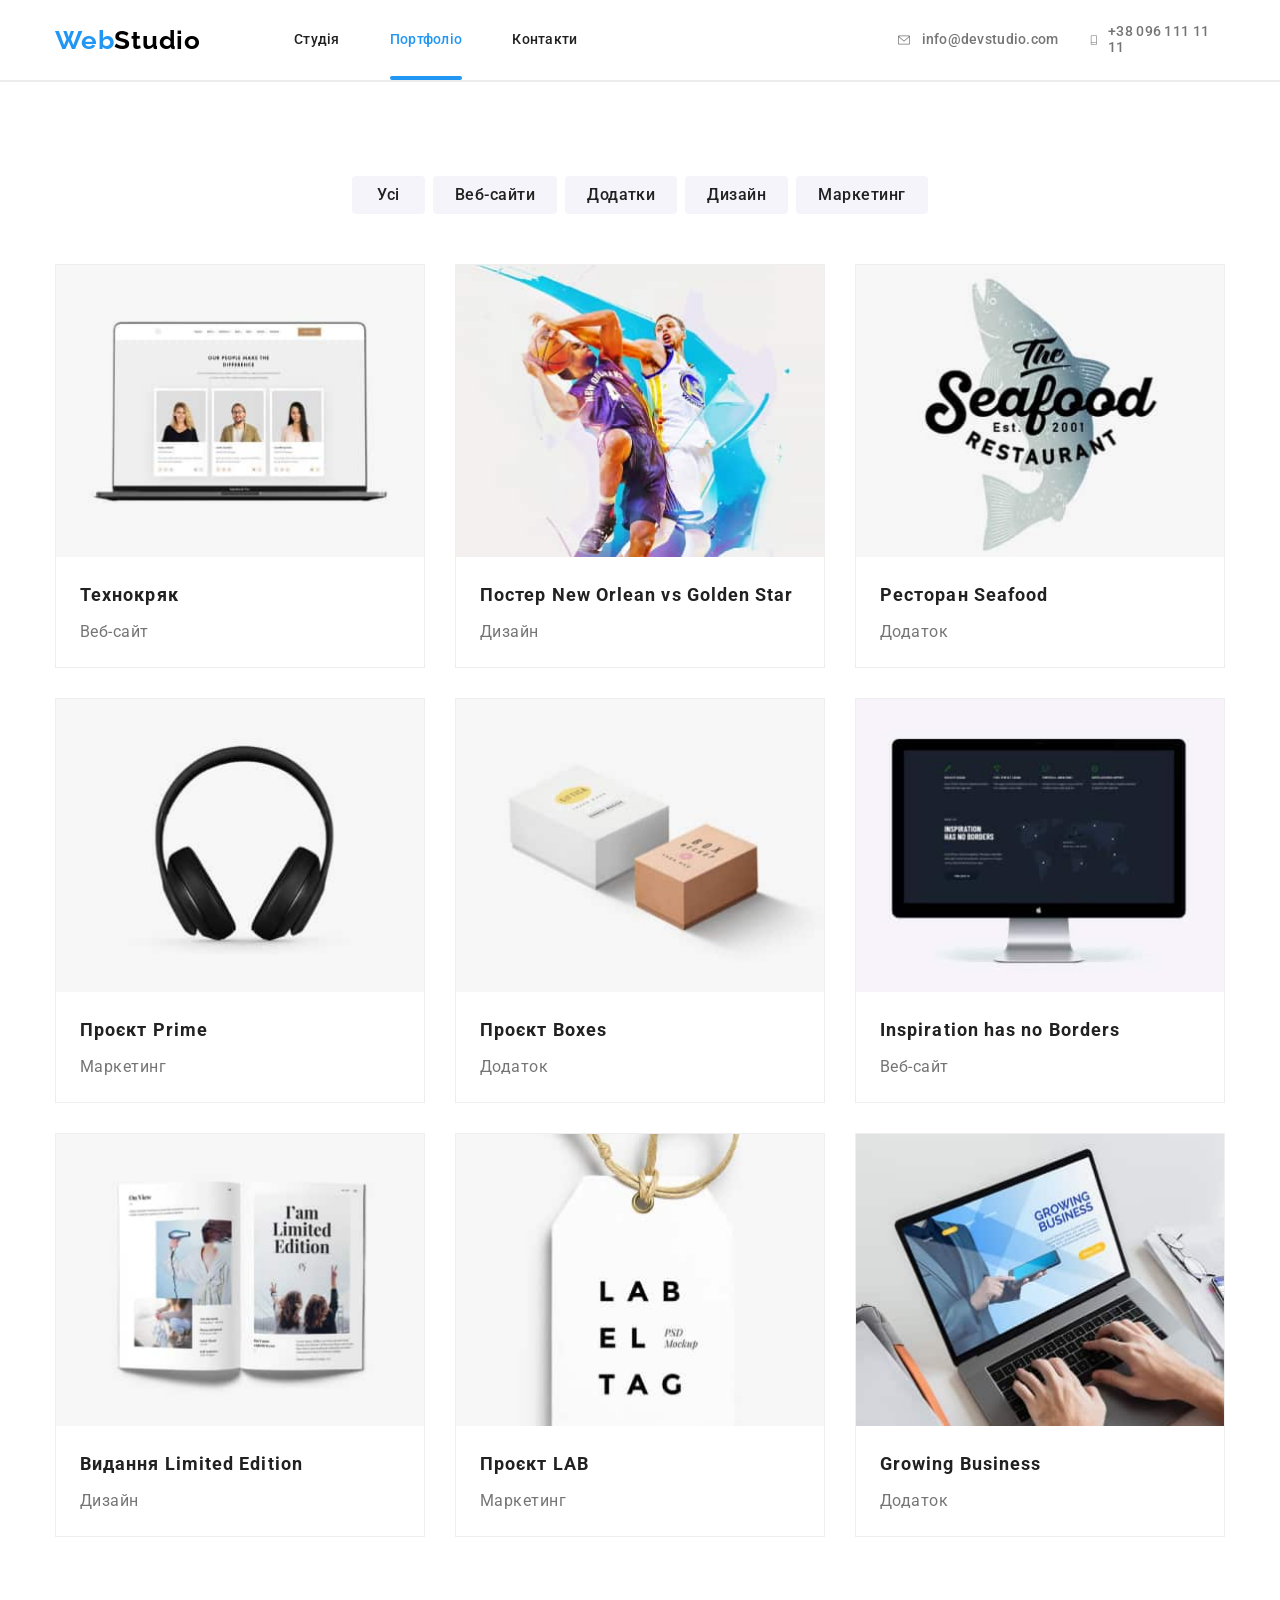
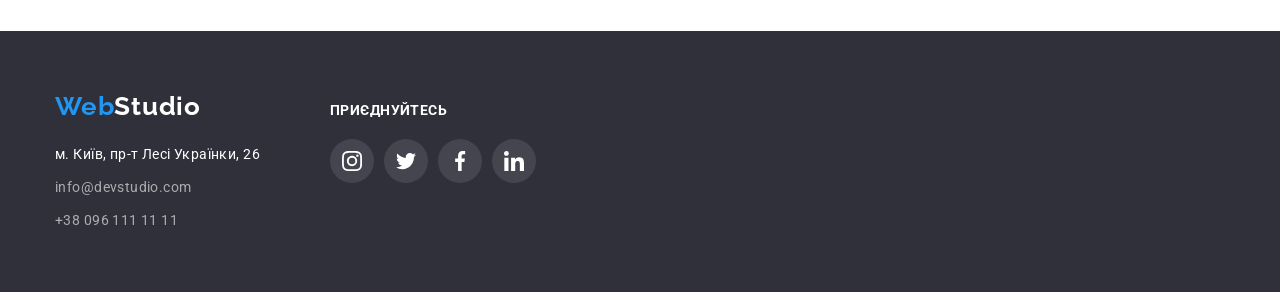
==== portfolio.html @ 21a1889b "Initial commit" ====
<!DOCTYPE html>
<html lang="uk">
<head>
    <meta charset="UTF-8">
    <meta http-equiv="X-UA-Compatible" content="IE=edge">
    <meta name="viewport" content="width=device-width, initial-scale=1.0">
    <title>Портфоліо</title>
    <!-- підключені шрифти -->
    <link rel="preconnect" href="https://fonts.googleapis.com">
    <link rel="preconnect" href="https://fonts.gstatic.com" crossorigin>
    <link href="https://fonts.googleapis.com/css2?family=Raleway:wght@700&family=Roboto:wght@400;500;700;900&display=swap" rel="stylesheet">
    <!--modern-normalize-->
    <link rel="stylesheet" href="https://cdnjs.cloudflare.com/ajax/libs/modern-normalize/1.1.0/modern-normalize.min.css" integrity="sha512-wpPYUAdjBVSE4KJnH1VR1HeZfpl1ub8YT/NKx4PuQ5NmX2tKuGu6U/JRp5y+Y8XG2tV+wKQpNHVUX03MfMFn9Q==" crossorigin="anonymous" referrerpolicy="no-referrer" />
    <!-- підключений css -->
    <link rel="stylesheet" href="./css/styles.css" />
</head>
<body>
<!--Шапка сайту-->    
<header>
    <nav>
    <div class="container header-nav">
    <!-- <nav> -->
        <a href="./index.html" class="logo"><span class="logo-span">Web</span>Studio</a>
        <ul class="sity-nav list">
            <li class="item"><a href="./index.html" class="link">Студія</a></li>
            <li class="item"><a href="./portfolio.html" class="link open">Портфоліо</a></li>
            <li class="item"><a href="" class="link">Контакти</a></li>
        </ul>
    <!-- </nav> -->
        <ul class="adr-nav list">
            <li class="nav-mail">
                    <a href="mailto:info@devstudio.com" class="mail">
                        <svg class= "icon-envelope" Width = 16px Height= 12px >
                            <use href="./images/icons.svg#envelope"></use>
                        </svg>
                        info@devstudio.com
                    </a>
            </li>
            <li class="nav-tel">
                     <a href="tel:+38096111111" class="tel">
                        <svg class="icon-smartphone" Width = 10px Height= 16px >
                            <use href="./images/icons.svg#smartphone"></use>
                        </svg>
                        +38 096 111 11 11
                    </a>
            </li>
        </ul> 
    </div>
    </nav> 
<div class="line"></div>

</header>

<main>
    <!--Портфоліо-->

 <section class="portfolio">
 <div class="container">
    <h1 hidden>Портфоліо</h1>

    <ul class="container-but">
        <li class="item"><button type="button" class="buttons one">Усі</button></li>
        <li class="item"><button type="button" class="buttons two">Веб-сайти</button></li>
        <li class="item"><button type="button" class="buttons three">Додатки</button></li>
        <li class="item"><button type="button" class="buttons four">Дизайн</button></li>
        <li class="item"><button type="button" class="buttons five">Маркетинг</button></li>
    </ul>

    <ul class="flex-container">
        <li class="item">
            
            <a href="" class="link">

                <div class="box">
                    <img src="./images/portfolio1.jpg" alt="portfolio1" width="370" class="tt">
                    <div class="box-overlay" >
                        <p>Ресурс пропонує комплексні пропозиції з різним рівнем функціоналу та сервісів. Все це дозволить відвідувачу отримати вичерпні відомості про компанію чи приватну особу.</p>
                    </div>
                </div>

            <div class="link-text">
                <h2  class="headline">Технокряк</h2>
                <p class="quote">Веб-сайт</p> 
            </div>
            </a>
            
        </li>

        <li class="item">
            
            <a href="" class="link">

                <div class="box">
                    <img src="./images/portfolio2.jpg" alt="portfolio2" width="370">
                    <div class="box-overlay" >
                        <p>Ресурс пропонує комплексні пропозиції з різним рівнем функціоналу та сервісів. Все це дозволить відвідувачу отримати вичерпні відомості про компанію чи приватну особу.</p>
                    </div>
                </div>         

            <div class="link-text">
                <h2 class="headline">Постер New Orlean vs Golden Star</h2>
                <p class="quote">Дизайн</p>
            </div>

            </a>
            
        </li>

        <li class="item">

            <a href="" class="link">

                <div class="box">
                    <img src="./images/portfolio3.jpg" alt="portfolio3" width="370">
                    <div class="box-overlay" >
                        <p>Ресурс пропонує комплексні пропозиції з різним рівнем функціоналу та сервісів. Все це дозволить відвідувачу отримати вичерпні відомості про компанію чи приватну особу.</p>
                    </div>
                </div>  

            <div class="link-text">
                <h2 class="headline">Ресторан Seafood</h2>
                <p class="quote">Додаток</p>
            </div>
            </a>


        </li>

        <li class="item">

            <a href="" class="link">

                <div class="box">
                    <img src="./images/portfolio4.jpg" alt="portfolio4" width="370">
                    <div class="box-overlay" >
                        <p>Ресурс пропонує комплексні пропозиції з різним рівнем функціоналу та сервісів. Все це дозволить відвідувачу отримати вичерпні відомості про компанію чи приватну особу.</p>
                    </div>
                </div>  
            

            <div class="link-text">
                <h2 class="headline">Проєкт Prime</h2>
                <p class="quote">Маркетинг</p>
            </div>

            </a>
            
        </li>

        <li class="item">
            
            <a href="" class="link">
                <div class="box">
                    <img src="./images/portfolio5.jpg" alt="portfolio5" width="370">
                    <div class="box-overlay" >
                        <p>Ресурс пропонує комплексні пропозиції з різним рівнем функціоналу та сервісів. Все це дозволить відвідувачу отримати вичерпні відомості про компанію чи приватну особу.</p>
                    </div>
                </div> 
            

            <div class="link-text">
                <h2 class="headline">Проєкт Boxes</h2>
                <p class="quote">Додаток</p>
            </div>

            </a>
            
        </li>

        <li class="item">
            
            <a href="" class="link">
                <div class="box">
                    <img src="./images/portfolio6.jpg" alt="portfolio6" width="370">
                    <div class="box-overlay" >
                        <p>Ресурс пропонує комплексні пропозиції з різним рівнем функціоналу та сервісів. Все це дозволить відвідувачу отримати вичерпні відомості про компанію чи приватну особу.</p>
                    </div>
                </div>           

            <div class="link-text">
                <h2 class="headline">Inspiration has no Borders</h2>
                <p class="quote">Веб-сайт</p>
            </div>

            </a>
            
        </li>

        <li class="item">
        
            <a href="" class="link">
                <div class="box">
                    <img src="./images/portfolio7.jpg" alt="portfolio7" width="370">
                    <div class="box-overlay" >
                        <p>Ресурс пропонує комплексні пропозиції з різним рівнем функціоналу та сервісів. Все це дозволить відвідувачу отримати вичерпні відомості про компанію чи приватну особу.</p>
                    </div>
                </div> 

            <div class="link-text">
                <h2 class="headline">Видання Limited Edition</h2>
                <p class="quote">Дизайн</p>
            </div>

            </a>
            
        </li>

        <li class="item">

            <a href="" class="link">
                <div class="box">
                    <img src="./images/portfolio8.jpg" alt="portfolio8" width="370">
                    <div class="box-overlay" >
                        <p>Ресурс пропонує комплексні пропозиції з різним рівнем функціоналу та сервісів. Все це дозволить відвідувачу отримати вичерпні відомості про компанію чи приватну особу.</p>
                    </div>
                </div>
            

            <div class="link-text">
                <h2 class="headline">Проєкт LAB</h2>
                <p class="quote">Маркетинг</p>
            </div>

            </a>
            
        </li>

        <li class="item">

            <a href="" class="link">
                <div class="box">
                    <img src="./images/portfolio9.jpg" alt="portfolio9" width="370">
                    <div class="box-overlay" >
                        <p>Ресурс пропонує комплексні пропозиції з різним рівнем функціоналу та сервісів. Все це дозволить відвідувачу отримати вичерпні відомості про компанію чи приватну особу.</p>
                    </div>
                </div>
            

            <div class="link-text">
                <h2 class="headline">Growing Business</h2>
                <p class="quote">Додаток</p>
            </div>
            
            </a>

        </li>

    </ul>
 </section>
</div>
</main>
    <!-- Футер -->
    <footer class="footer">
        <div class="container">
            <div>
            <a href="./index.html" class="logo foot-web"><span class="logo-span">Web</span>Studio</a>
            <address>
                <ul class="footer-adr">
                    <li><a href="https://goo.gl/maps/CPtrU1FHBa2aNyZL9" target="_blank" rel="noopener noreferrer nofollow" class="footer-adr">м. Київ, пр-т Лесі Українки, 26</a></li>
                    <li ><a href="mailto:info@devstudio.com" class="footer-nav-mail">info@devstudio.com</a></li>
                    <li ><a href="tel:+38096111111" class="footer-nav-tel">+38 096 111 11 11</a></li>
                </ul>                                  
            </address>
            </div>
            <div class="footer-link">
                <p>приєднуйтесь</p>
                <div class="block-icon">
                    <a href="" class="icon">
                        <svg width = 20px heigh = 20px class="ic" >
                            <use href="./images/icons.svg#instagram"></use>
                        </svg>
                    </a>
                    <a href="" class="icon">
                        <svg width = 20px heigh = 20px >
                            <use href="./images/icons.svg#twitter"></use>
                        </svg>
                    </a>
                    <a href="" class="icon">
                        <svg width = 20px heigh = 20px >
                            <use href="./images/icons.svg#facebook"></use>
                        </svg>
                    </a>
                    <a href="" class="icon">
                        <svg width = 20px heigh = 20px >
                            <use href="./images/icons.svg#linkedin"></use>
                        </svg>
                    </a>
                </div>
            </div>
        </div>
    </footer>
</body>
</html>
---- css/styles.css ----
:root {
  --logo-text-black: #000000;
  --primary-text-color: #212121;
  --title-text-color: #757575;
  --accent-color: #2196F3;
  --primary-background: #F5F5F5;
  --second-background: #2F303A;
  --third-background:#F5F4FA;
  --second-text-color: #FFFFFF;
  --button-background: #188CE8;
  --footer-text-color: rgba(255, 255, 255, 0.6);
  --footer-background: rgba(47, 48, 58, 1);
  --hero-background: rgba(47, 48, 58, 0.4);
  --icon-background-1: #AFB1B8;
  --icon-bacckground-2: rgba(255, 255, 255, 0.1);
  --border: #ECECEC;
  --border-portfolio: #EEEEEE;
  --backdrop-background: rgba(0, 0, 0, 0.2);
  --cap-box-before: rgba(47, 48, 58, 0.8);
}

body {
    color: var(--primary-text-color);
    font-family: "Roboto", sans-serif;

}

h1,
h2,
h3,
h4,
h5,
h6,
p {
  margin: 0;
}

ul, ol{
  margin: 0;
  padding-left: 0;
}

img {
  display: block;
  max-width: 100%;
  height: auto;
}

li {
  list-style: none;
}


.container{
  width: 1200px;
  padding-left: 15px;
  padding-right: 15px;

  margin-left: auto;
  margin-right: auto;

  /* outline: 2px solid tomato; */
}
  /* --------Header-------- */

  /* Logo */
  .logo {
    font-family: Raleway;
    font-weight: 700;
    font-size: 26px;
    letter-spacing: 0.03em;
    line-height: 1.19;
    color: var(--logo-text-black);
    text-decoration: none;
  }

  .logo-span {
    color: var(--accent-color);
  }

/* Site nav */

  header {
    background-color: var(--second-text-color);
  }

  .header-nav{
    display: flex;
    align-items: center;  
  }

  .sity-nav{
      display: flex;
      margin-left: 93px;
      margin-right: 318px;
  }

  .sity-nav .item + .item {
      margin-left: 50px;
  }


  .sity-nav .link {
      display: block;
      padding-top: 32px;
      padding-bottom: 32px;

      color: var(--primary-text-color);

      text-decoration: none;  
      font-weight: 500;
      font-size: 14px;
      line-height: 1.14; 
      letter-spacing: 0.02em;  

      transition: color 250ms cubic-bezier(0.4, 0, 0.2, 1);
  }

  .link:hover, .link:focus{
      color: var(--accent-color);
  }

  .sity-nav .open {
      color: var(--accent-color);

  }

  .link{
    position: relative;
  }
  .open::after{
    content: "";
    position: absolute;
    width: 100%;
    height: 4px;
    bottom:0;
    right: 0;

    background: #2196F3;
    border-radius: 2px;
  }

/* Контакти */

.adr-nav{
  display: inline-flex;
  align-items: center;
  justify-content: center;
}

  .adr-nav li + li {
    margin-left: 30px;

  }

  .nav-mail, .nav-tel {
    display: inline-flex;
    align-items: center;
    justify-content: center;
  }

      .mail, .tel {
      display: inline-flex;    
      color: var(--title-text-color); 
      fill: var(--title-text-color); 

      text-decoration: none;   
      font-style: normal;
      align-items: center;
      font-weight: 500; 
      font-size: 14px;
      line-height: 1.14;  
      letter-spacing: 0.02em;

      transition: color 250ms cubic-bezier(0.4, 0, 0.2, 1),
      fill 250ms cubic-bezier(0.4, 0, 0.2, 1);;
  }


  .icon-envelope, .icon-smartphone{
    margin-right: 10px;
  }

  .mail:hover, .tel:hover, .adr:hover,
  .mail:focus, .tel:focus, .adr:focus {
    color: var(--accent-color);
    fill: var(--accent-color);
  }

  .line{
    border: 1px solid var(--border);
  }
/* --------main index-------- */

/* Головний банер */

  .hero{
    max-width: 1600px;
    height: 600px;
    margin-left: auto;
    margin-right: auto;
    background-image: linear-gradient(
      to right,
      var(--hero-background) , 
      var(--hero-background)), 
      url("../images/img-hero.jpg");

    background-color: var(--second-background);
  }

  .hero-center{
    padding-top: 200px;
    padding-bottom: 200px;
    text-align: center;
  }

  .hero-center > h1 {
    font-weight: 900;
    font-size: 44px;
    line-height: 1.36;
    letter-spacing: 0.06em;
    text-transform: uppercase;
    color: var(--second-text-color);
  }

  .hero-title{
    margin-bottom: 30px;
  }



/* Кнопка на сторінці Студія */

  .button {

  cursor: pointer;
  min-width: 216px;
  height: 50px; 
  background: var(--accent-color);
  border:none;
  border-radius: 4px;
  font-style: normal;
  font-family: inherit;
  letter-spacing: 0.06em;
  font-weight: 700;
  font-size: 16px;
  line-height: 1.88;
  text-align: center;
  color: var(--second-text-color);
  box-shadow: none;

  transition: box-shadow 250ms cubic-bezier(0.4, 0, 0.2, 1),
  background 250ms cubic-bezier(0.4, 0, 0.2, 1);

  }


  .button:hover, .button:focus{
    background: var(--button-background);
    box-shadow: 0px 3px 1px rgba(0, 0, 0, 0.1), 0px 1px 2px rgba(0, 0, 0, 0.08), 0px 2px 2px rgba(0, 0, 0, 0.12);
  }


/* Секція - Головні переваги */
  .benef{
    padding-top: 94px;
    padding-bottom: 94px;
    
  }
  .benefits{
    display: flex;

  }

  .benefits > .item{
    width: 270px;
  }

  .benefits .item +.item{
    margin-left: 30px;
  }

  .benefits-img{
    display: flex;
    justify-content: center;
    align-items: center;
    
    width: 270px;
    height: 120px;   
    background-color: var(--third-background);
    border-radius: 4px;
    margin-bottom: 30px;

  }

  .title{
    margin-top: 0;
    margin-bottom: 10px;
    font-weight: 700;
    font-size: 14px;
    line-height: 1.14;
    letter-spacing: 0.03em;
    text-transform: uppercase;
  }

  .text {
    margin: 0;
    color: var(--title-text-color);
    font-size: 14px;
    line-height: 1.72;
    letter-spacing: 0.03em;
  }
  
/* Секція - Чим ми займаємося */

  .caption {
    margin-bottom: 50px;

    text-align: center;
    font-size: 36px;
    line-height: 1.17;
    font-weight: 700;
    letter-spacing: 0.03em;
  }

  .caption-section{
    padding-bottom: 94px;
  }


  .caption-img{
    display: flex;

  }

  .caption-img .item + .item{
    margin-left: 30px;
  }

.cap-box{
  position: relative;
}

.cap-overlay{
  position: absolute;
  left: 50%;
  bottom: 27px;
  transform: translate(-50%) ;

  font-weight: 700;
  font-size: 14px;
  line-height: 1.14;
  letter-spacing: 0.03em;
  text-transform: uppercase;
  color: var(--second-text-color);
  /* opacity: 0; */
}

.cap-box::before {
  position: absolute;
  width: 100%;
  height: 70px;
  content: "";
  bottom: 0;
 
  background: var(--cap-box-before);

  /* opacity: 0; */
}

/* .item:hover .cap-box::before, .cap-box:focus .cap-box::before, 
.cap-box:hover .cap-overlay, .cap-box:focus .cap-overlay {
  opacity: 1;
} */

/* Секція - Наша команда */

  .our-teem {
    background: var(--third-background);
    padding-top: 94px;
    padding-bottom: 94px;
  }

  .card-set{
    display: flex;
    gap: 30px;
    margin-bottom: 0;
    margin-left: 0;
  
  
  }
  .card-set .item {
   background-color: var(--second-text-color); 
   box-shadow: 0px 1px 3px rgba(0, 0, 0, 0.12), 0px 1px 1px rgba(0, 0, 0, 0.14), 0px 2px 1px rgba(0, 0, 0, 0.2);
   border-radius: 0px 0px 4px 4px;
  }

  .paragraf{
    margin-bottom: 30px;
    margin-top: 30px;
  }

  .lead {


    font-size: 16px;
    line-height: 1.19;
    text-align: center;
    font-weight: 500;
    letter-spacing: 0.03em;
  }

  .post {
    margin-top: 10px;
    margin-bottom: 16px;
    font-size: 16px;
    line-height: 1.19;
    text-align: center;
    letter-spacing: 0.03em;
    color: var(--title-text-color);
    
  }

  /* БЛОК соц. мереж*/

  .block-icon{
    display: inline-flex;
    margin-left: 32px;
  }

  .icon{
    display: flex;
    height: 44px;
    width: 44px;
    border-radius:22px;
    justify-content: center;
    background-color: var(--second-text-color);
    fill: var(--icon-background-1);

    transition: fill 250ms cubic-bezier(0.4, 0, 0.2, 1),
    background-color 250ms cubic-bezier(0.4, 0, 0.2, 1);
  }

  .block-icon .icon+.icon{
    margin-left: 10px
  }

  .icon:hover, .icon:focus{
    background-color: var(--accent-color);
    fill: var(--second-text-color);
  }

/* Постійні клієнти */

.client > .container {
  display: block;
  justify-content: center;
  /* background-color: var(--primary-background); */
}

.client {
  padding-bottom: 94px;
  padding-top: 94px;
}


.client-logo{
  display: inline-flex;
}

.client-logo li + li{
 margin-left: 30px ;
}

.logo-icon{
  display: flex;
  width: 170px;
  height: 92px;
  border: 1px solid var(--icon-background-1);
  border-radius: 4px;
  justify-content: center;
  fill: var(--icon-background-1);

  transition: fill 250ms cubic-bezier(0.4, 0, 0.2, 1),
  border 250ms cubic-bezier(0.4, 0, 0.2, 1);
}

.logo-icon:hover, .logo-icon:focus{
  fill: var(--accent-color);
  border: 1px solid var(--accent-color);
}


/* --------footer-------- */

  .footer {

    background-color: var(--footer-background); 
    padding-top: 60px;
    padding-bottom: 60px;
    display: flex;
  }

  .footer-nav-mail, .footer-nav-tel, .footer-adr  {
    color: var(--footer-text-color); 
    text-decoration: none;  
    font-style: normal;
    font-weight: 400;
    font-size: 14px;
    line-height: 1.72;
    letter-spacing: 0.03em;

    transition: color 250ms cubic-bezier(0.4, 0, 0.2, 1);
  }

  .footer-adr {
    margin: 0;
    padding: 0;
    margin-top: 20px;

    color: var(--second-text-color);

    transition: color 250ms cubic-bezier(0.4, 0, 0.2, 1);
  }

  .footer-adr li + li{ 
    margin-top: 9px;
  }

  .footer-nav-mail:hover, .footer-nav-tel:hover, .footer-adr:hover,
  .footer-nav-mail:focus, .footer-nav-tel:focus, .footer-adr:focus {
    color: var(--accent-color);
  }

  .foot-web{
    color: var(--second-text-color);
  }

  .footer > .container{
    display: flex;
  }

  .footer-link{
    margin-left: 70px;
    margin-top: 12px;
  }

  .footer-link > p {
    margin-bottom: 20px;

    font-weight: 700;
    text-transform: uppercase;
    font-size: 14px;
    letter-spacing: 0.03em;
    line-height: 1.14;
    color: var(--second-text-color);
  }

  .footer-link > .block-icon{
    margin-left: 0;
  }

  .footer-link > .block-icon > .icon {
    background-color: var(--icon-bacckground-2);
    fill: var(--second-text-color);

    transition: fill 250ms cubic-bezier(0.4, 0, 0.2, 1),
    background-color 250ms cubic-bezier(0.4, 0, 0.2, 1);
  }

  .footer-link > .block-icon > .icon:hover,
  .footer-link > .block-icon > .icon:focus{
    background-color: var(--accent-color);
    fill: var(--second-text-color);
  }


  /* --------main portfolio-------- */

  .container-but{
    display: flex;
    justify-content: center;

    margin-bottom: 50px;
  }

  .container-but .item +.item{
    margin-left: 8px;
  }

  .flex-container{
    display: flex;
    flex-wrap: wrap;
  }

  .flex-container  .item{
    width: 370px;
    margin-right: 30px;
    margin-bottom: 30px;
    background: var(--second-text-color);
    border: 1px solid var(--border-portfolio);
  }


  .flex-container .item:nth-child(3n) {
    margin-right: 0;
  } 

  .flex-container .item:nth-last-child(-n + 3) {
    margin-bottom: 0;
  } 

  .portfolio{
    padding-top: 94px;
    padding-bottom: 94px;

    background-color: var(--second-text-color);
  }


  .headline {
    font-weight: 700;
    font-size: 18px;
    line-height: 2;
    letter-spacing: 0.06em;
    color: var(--primary-text-color);
  
  }

  .flex-container > li > .item:hover
  .flex-container > li > .item:focus{
    cursor: pointer;
    
  }


  a  {
    text-decoration: none;
  }

  .quote{
    padding-top: 4px;

    font-size: 16px;
    line-height: 1.88;
    letter-spacing: 0.03em;
    font-weight: 400;
    color: var(--title-text-color);
  }

  .flex-container  .item:hover, .flex-container  .item:focus {
    box-shadow: 0px 1px 1px rgba(0, 0, 0, 0.12), 0px 4px 4px rgba(0, 0, 0, 0.06), 1px 4px 6px rgba(0, 0, 0, 0.16);
  }


  .link-text {
    padding-top: 20px;
    padding-bottom: 20px;
    padding-left: 24px;
  }

  /* Позиційні елементи */

  .box{
    position: relative;
    overflow: hidden;


  }


  .box-overlay > p{
    width: 322px;
    height: 160px;

    position: absolute;
    top: 50%;
    left: 50%;
    transform: translate(-50%, -50%);

    font-size: 18px;
    line-height: 1.56;   
    letter-spacing: 0.03em;
    
    color: var(--second-text-color);
  }

  .box-overlay{
    position: absolute;
    top: 0;
    left: 0;
    width: 100%;
    height: 100%;

    background: rgba(33, 150, 243, 0.9);

    transform: translateY(101%);
    transition: transform 250ms cubic-bezier(0.4, 0, 0.2, 1);

  }

  .item:hover .box-overlay, .item:focus .box-overlay,
  .item:hover .box::before, .item:focus .box::before {
    transform: translateY(0);
  }


    /* Кнопки на сторінці Портфоліо */

    .buttons {
      cursor: pointer;
      background: var(--third-background);
      border-radius: 4px;
      font-weight: 500;
      font-size: 16px;
      line-height: 1.62;
      font-family: inherit;
      text-align: center;
      border:none;
      letter-spacing: 0.03em;
      color: var(--primary-text-color);
      box-shadow: none;

      transition: color 250ms cubic-bezier(0.4, 0, 0.2, 1),
      box-shadow 250ms cubic-bezier(0.4, 0, 0.2, 1),
      background 250ms cubic-bezier(0.4, 0, 0.2, 1);
    }
  
    .buttons:hover, .buttons:focus{
      background: var(--accent-color);
      color: var(--second-text-color);
      box-shadow: 0px 3px 1px rgba(0, 0, 0, 0.1), 0px 1px 2px rgba(0, 0, 0, 0.08), 0px 2px 2px rgba(0, 0, 0, 0.12);
    }

    /* .button:active{
      
      data-modal-open
    } */
  
    .one {
      padding: 6px 25px;
    }
  
    .two {
      padding: 6px 22px;
    }
  
    .three {
      padding: 6px 22px;
    }
  
    .four {
      padding: 6px 22px;
    }
  
    .five {
      padding: 6px 22px;
    }

/* Модальне вікно */


.backdrop{
  position: fixed;
  top: 0;
  left: 0;
  width: 100%;
  height: 100%;
  background: var(--backdrop-background);
  visibility: visible;

  opacity: 1;
  transition: opacity 250ms cubic-bezier(0.4, 0, 0.2, 1), visibility 250ms cubic-bezier(0.4, 0, 0.2, 1);
}

.backdrop.is-hidden{
  visibility: hidden;
  opacity: 0;
  pointer-events: none;

  /* transition: transform 500ms cubic-bezier(0.4, 0, 0.2, 1); */
}

.backdrop.is-hidden .modal{
  transform: translate(-50%, -50%) scale(2);
}

.modal{
  position: absolute;
  top: 50%;
  left: 50%;

  min-width: 528px;
  min-height: 581px;

  background: var(--second-text-color);
  box-shadow: 0px 1px 3px rgba(0, 0, 0, 0.12), 0px 1px 1px rgba(0, 0, 0, 0.14), 0px 2px 1px rgba(0, 0, 0, 0.2);
  border-radius: 4px;

  transform: translate(-50%, -50%) scale(1);

  transition: transform 250ms cubic-bezier(0.4, 0, 0.2, 1);

}

/* кнопка у модальному вікні */

.modal-but{
  cursor: pointer;
  width: 30px;
  height: 30px;
  display: flex;
  align-items: center;
  justify-content: center;
  fill: var(--logo-text-black);


  position: absolute;
  top: 8px;
  right: 8px;

  background: var(--second-text-color);
  border: 1px solid rgba(0, 0, 0, 0.1);
  border-radius: 50%;

}
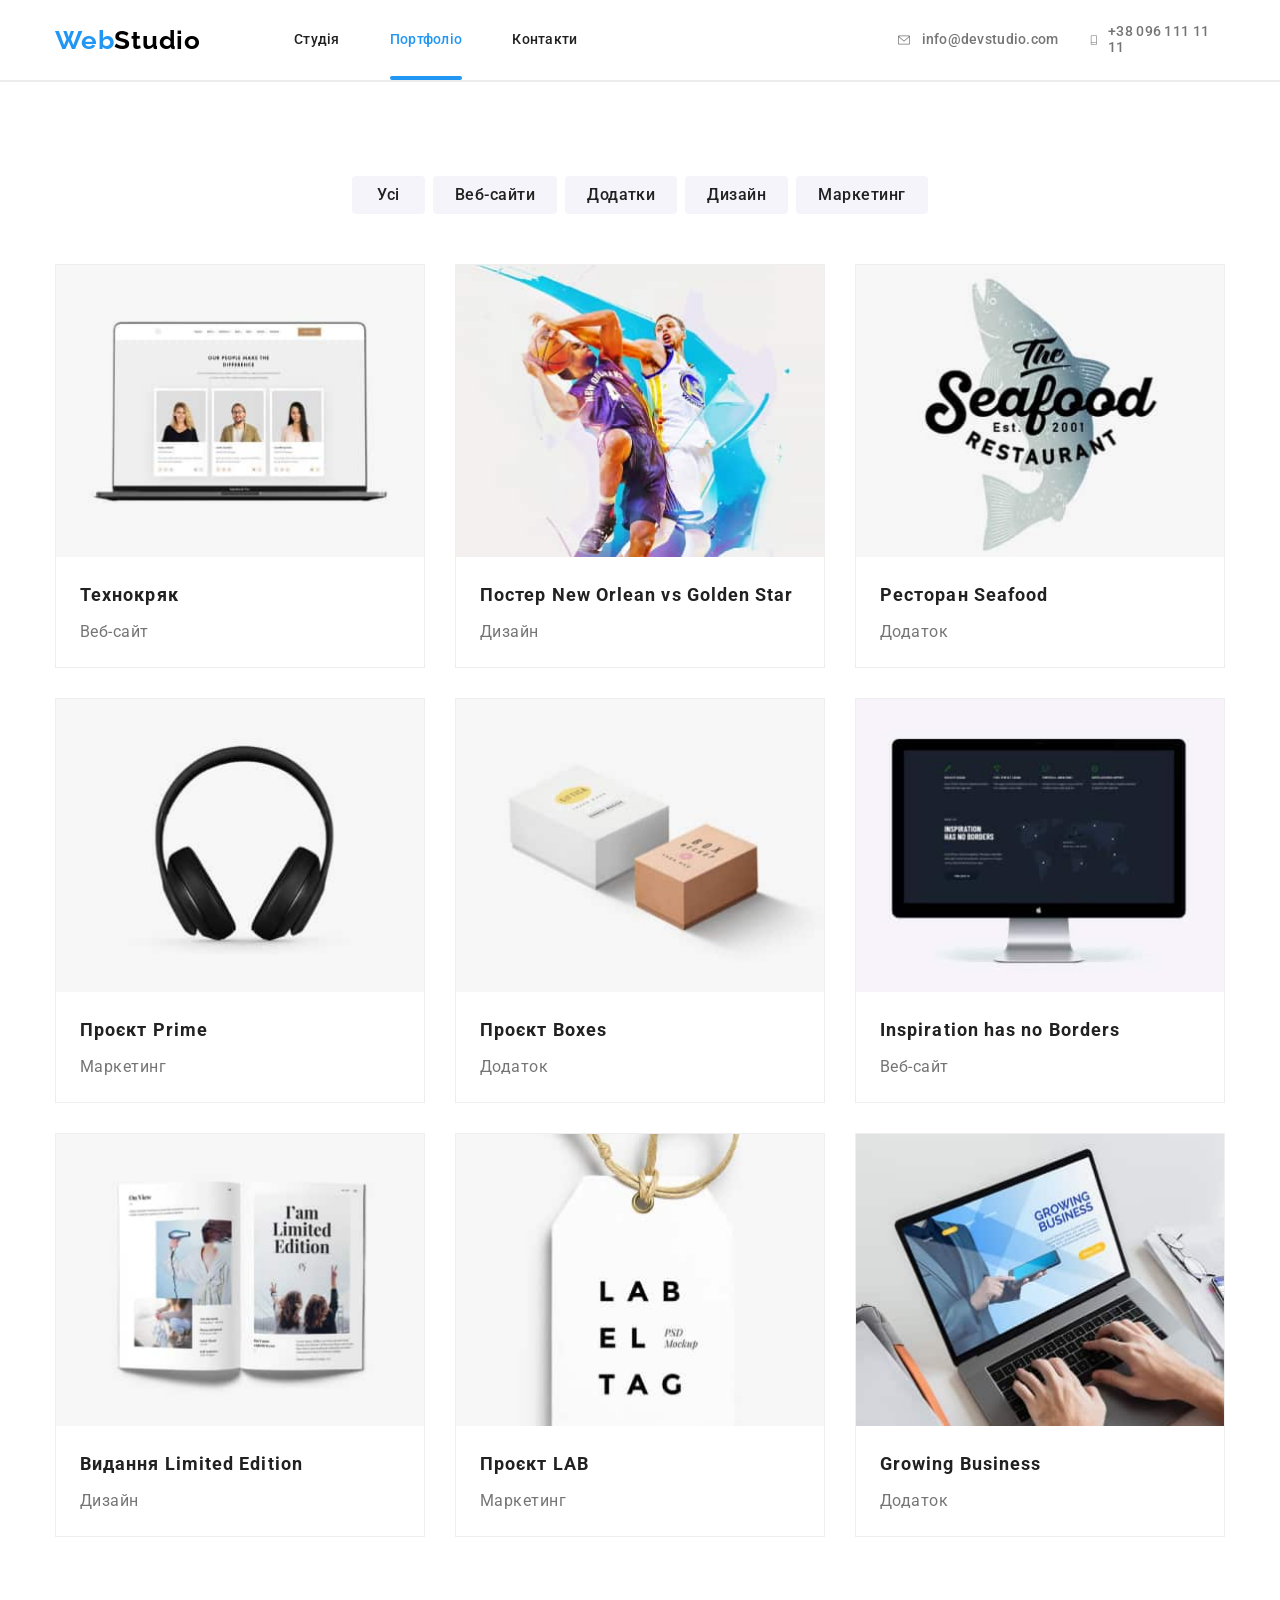
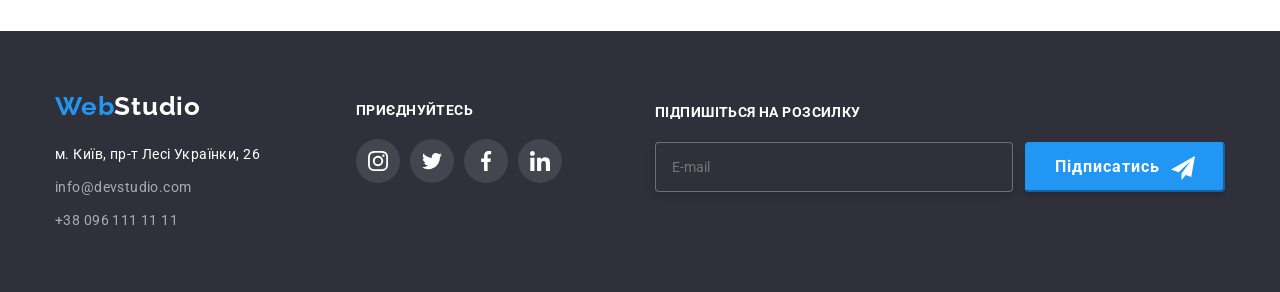
==== commit 648290ad: "HW 6.1" ====
--- a/portfolio.html
+++ b/portfolio.html
@@ -249,10 +249,10 @@
  </section>
 </div>
 </main>
-    <!-- Футер -->
-    <footer class="footer">
-        <div class="container">
-            <div>
+<!-- Футер -->
+<footer class="footer">
+    <div class="container">
+        <div>
             <a href="./index.html" class="logo foot-web"><span class="logo-span">Web</span>Studio</a>
             <address>
                 <ul class="footer-adr">
@@ -261,33 +261,47 @@
                     <li ><a href="tel:+38096111111" class="footer-nav-tel">+38 096 111 11 11</a></li>
                 </ul>                                  
             </address>
-            </div>
-            <div class="footer-link">
-                <p>приєднуйтесь</p>
-                <div class="block-icon">
-                    <a href="" class="icon">
-                        <svg width = 20px heigh = 20px class="ic" >
-                            <use href="./images/icons.svg#instagram"></use>
-                        </svg>
-                    </a>
-                    <a href="" class="icon">
-                        <svg width = 20px heigh = 20px >
-                            <use href="./images/icons.svg#twitter"></use>
-                        </svg>
-                    </a>
-                    <a href="" class="icon">
-                        <svg width = 20px heigh = 20px >
-                            <use href="./images/icons.svg#facebook"></use>
-                        </svg>
-                    </a>
-                    <a href="" class="icon">
-                        <svg width = 20px heigh = 20px >
-                            <use href="./images/icons.svg#linkedin"></use>
-                        </svg>
-                    </a>
-                </div>
-            </div>
         </div>
-    </footer>
+        <div class="footer-link">
+            <p>приєднуйтесь</p>
+            <div class="block-icon">
+                <a href="" class="icon">
+                    <svg width = 20px heigh = 20px >
+                        <use href="./images/icons.svg#instagram"></use>
+                    </svg>
+                </a>
+                <a href="" class="icon">
+                    <svg width = 20px heigh = 20px >
+                        <use href="./images/icons.svg#twitter"></use>
+                    </svg>
+                </a>
+                <a href="" class="icon">
+                    <svg width = 20px heigh = 20px >
+                        <use href="./images/icons.svg#facebook"></use>
+                    </svg>
+                </a>
+                <a href="" class="icon">
+                    <svg width = 20px heigh = 20px >
+                        <use href="./images/icons.svg#linkedin"></use>
+                    </svg>
+                </a>
+            </div>
+        </div>
+        <form class="subscription">
+            <label for="form-subscription">Підпишіться на розсилку</p>
+
+            <div class="subscription-icon">
+            <input class="form-subscription" type="email" name="email" id="form-subscription" placeholder="E-mail"/>
+            <button type="submit" class="subscription-button">
+                Підписатись
+                <svg class= "footer-send" width = 24px heigh = 24px >
+                    <use href="./images/icons.svg#footer-send"></use>
+                </svg>
+            </button>
+            </div>
+
+        </form>
+    </div>
+</footer>
 </body>
 </html>
--- a/css/styles.css
+++ b/css/styles.css
@@ -19,6 +19,9 @@
   --border-portfolio: #EEEEEE;
   --backdrop-background: rgba(0, 0, 0, 0.2);
   --cap-box-before: rgba(47, 48, 58, 0.8);
+  --text-form-placeholder: rgba(117, 117, 117, 0.5);
+  --form-second-color: rgba(33, 150, 243, 1);
+  
 }
 
 body {
@@ -138,7 +141,7 @@
     bottom:0;
     right: 0;
 
-    background: #2196F3;
+    background: var(--accent-color);
     border-radius: 2px;
   }
 
@@ -355,7 +358,7 @@
   letter-spacing: 0.03em;
   text-transform: uppercase;
   color: var(--second-text-color);
-  /* opacity: 0; */
+
 }
 
 .cap-box::before {
@@ -367,13 +370,10 @@
  
   background: var(--cap-box-before);
 
-  /* opacity: 0; */
-}
-
-/* .item:hover .cap-box::before, .cap-box:focus .cap-box::before, 
-.cap-box:hover .cap-overlay, .cap-box:focus .cap-overlay {
-  opacity: 1;
-} */
+
+}
+
+
 
 /* Секція - Наша команда */
 
@@ -519,6 +519,7 @@
     margin: 0;
     padding: 0;
     margin-top: 20px;
+    width: 231px;
 
     color: var(--second-text-color);
 
@@ -547,7 +548,7 @@
     margin-top: 12px;
   }
 
-  .footer-link > p {
+  .footer-link > p, .subscription > label {
     margin-bottom: 20px;
 
     font-weight: 700;
@@ -576,6 +577,72 @@
     fill: var(--second-text-color);
   }
 
+  /* підпишись на розсилку */
+.subscription{
+  display: block ;
+  margin-left: 93px;
+  margin-top: 12px;
+  
+}
+
+.subscription-icon{
+  display: flex;
+
+}
+
+.form-subscription{
+  padding-left: 16px;
+  padding-top: 15px;
+  padding-bottom: 15px;
+  width: 358px;
+  margin-top: 20px;
+
+  background-color: #2F303A;
+  border: 1px solid rgba(255, 255, 255, 0.3);
+  filter: drop-shadow(0px 4px 4px rgba(0, 0, 0, 0.15));
+  border-radius: 4px;
+}
+.subscription-button{
+  
+  position: relative;
+  cursor: pointer;
+
+  
+  width: 200px;
+  height: 50px;
+  margin-left: 12px;
+  margin-top: 20px;
+  padding-left: 28px;
+  
+  background: #2196F3;
+  box-shadow: 0px 4px 4px rgba(0, 0, 0, 0.15);
+  border-radius: 4px;
+  border-color: #2196F3;
+
+  font-weight: 700;
+  font-size: 16px;
+  line-height: 1.88;
+
+  text-align: start;
+
+  letter-spacing: 0.06em;
+
+  color: #FFFFFF;
+
+}
+
+.footer-send {
+  position: absolute;
+  top: 0;
+  right: 0;
+  height: 24px;
+  margin-right: 28px;
+  margin-top: 12px;
+
+
+
+  fill: #FFFFFF;
+}
 
   /* --------main portfolio-------- */
 
@@ -734,10 +801,6 @@
       box-shadow: 0px 3px 1px rgba(0, 0, 0, 0.1), 0px 1px 2px rgba(0, 0, 0, 0.08), 0px 2px 2px rgba(0, 0, 0, 0.12);
     }
 
-    /* .button:active{
-      
-      data-modal-open
-    } */
   
     .one {
       padding: 6px 25px;
@@ -759,7 +822,7 @@
       padding: 6px 22px;
     }
 
-/* Модальне вікно */
+/* ----------------------Модальне вікно-------------------------------- */
 
 
 .backdrop{
@@ -780,7 +843,6 @@
   opacity: 0;
   pointer-events: none;
 
-  /* transition: transform 500ms cubic-bezier(0.4, 0, 0.2, 1); */
 }
 
 .backdrop.is-hidden .modal{
@@ -805,7 +867,8 @@
 
 }
 
-/* кнопка у модальному вікні */
+
+/* кнопка закрити модальне вікно */
 
 .modal-but{
   cursor: pointer;
@@ -824,13 +887,259 @@
   background: var(--second-text-color);
   border: 1px solid rgba(0, 0, 0, 0.1);
   border-radius: 50%;
-
-}
-
-
-
-
-
-
-  
-
+}
+
+.modal-but > svg {
+  height: 11px;
+}
+
+.modal-but:focus, .modal-but:hover{
+  fill: #2196F3;
+  transition: fill 250ms cubic-bezier(0.4, 0, 0.2, 1);
+}
+
+/* --------Форма: Залиште свої дані ------------*/
+
+.form{
+  width: 448px;
+  margin: 40px;
+}
+
+.form-field, .form-comment{
+  display: flex;
+  flex-direction: column;
+
+  margin-top: 10px;
+  font-weight: 400;
+  font-size: 12px;
+  line-height: 1.17;
+
+
+  letter-spacing: 0.01em;
+  color: var(--title-text-color);
+}
+
+.form-field input{
+  margin: 0;
+  padding-top: 12px;
+  padding-bottom: 12px;
+  padding-left: 42px;
+
+  font-weight: 400;
+  font-size: 12px;
+  line-height: 1.17;
+  letter-spacing: 0.01em;
+
+  border: 1px solid rgba(33, 33, 33, 0.2);
+  border-radius: 4px;
+}
+
+
+
+.comment{
+
+  padding-top: 12px;
+  padding-bottom: 12px;
+  padding-left: 16px;
+  padding-right: 16px;
+ 
+  resize: none; 
+  width: 448px;
+	height: 120px;
+
+  font-weight: 400;
+  font-size: 12px;
+  line-height: 1.17;
+  letter-spacing: 0.01em;
+
+
+  border: 1px solid rgba(33, 33, 33, 0.2);
+  border-radius: 4px;
+}
+
+
+
+.comment::placeholder{
+  color: var(--text-form-placeholder);
+}
+
+.form-field label,   .form-comment label{
+  margin-bottom: 4px;
+}
+
+.form-checkbox{
+  display: flex;
+  margin-top: 20px;
+  margin-bottom: 30px;
+
+  font-weight: 400;
+  font-size: 14px;
+  line-height: 1.71;
+  letter-spacing: 0.03em;
+
+  color: var(--title-text-color);
+}
+
+.form-field input::placeholder{
+
+  font-size: 12px;
+  line-height: 1.17;
+  letter-spacing: 0.01em;
+
+  color: var(--text-form-placeholder);
+}
+
+.form-title{
+  margin-bottom: 12px;
+  font-weight: 700;
+  font-size: 20px;
+  line-height: 1.15;
+  text-align: center;
+  letter-spacing: 0.03em;
+}
+
+.form-comment{
+  display: flex;
+  flex-direction: column;
+}
+
+.form-checkbox a{
+  font-weight: 400;
+  font-size: 14px;
+  line-height: 1.71;
+
+  letter-spacing: 0.03em;
+  color: var(--form-second-color);
+  border-bottom: 1px solid var(--form-second-color);
+
+}
+
+.form-field:focus input, .form-field:hover input,
+ .form-field:active input, .form-field:hover svg,
+ .form-comment:focus textarea, .form-comment:hover textarea  {
+  border-color: var(--form-second-color);
+  fill:var(--accent-color); 
+  cursor: pointer;
+  transition: border-color 250ms cubic-bezier(0.4, 0, 0.2, 1),
+  fill 250ms cubic-bezier(0.4, 0, 0.2, 1);
+}
+
+.button-form{
+  
+  cursor: pointer;
+  width: 200px;
+  height: 50px;
+
+  font-weight: 700;
+  font-size: 16px;
+  line-height: 1.88;
+
+  text-align: center;
+
+  letter-spacing: 0.06em;
+
+  color: var(--second-text-color);
+  background: var(--accent-color);
+  box-shadow: 0px 4px 4px rgba(0, 0, 0, 0.15);
+  border-radius: 4px;
+  border: none;
+
+}
+
+.button-form:focus, .button-form:hover{
+  background: #188CE8;
+  transition: background 250ms cubic-bezier(0.4, 0, 0.2, 1);
+}
+
+.form-button{
+  display: flex;
+  align-items: center;
+  justify-content: center;
+  
+}
+
+
+.form-icon {
+  position: relative;
+  flex-direction: column;
+}
+
+.form-icon input{
+  width: 448px;
+}
+
+.form-icon svg {
+  position: absolute;
+  top: 50%;
+  left: 0;
+  transform: translate( 0%, -50%);
+
+  margin-left: 15px;
+  box-sizing: border-box;
+
+}
+
+input:focus-visible, textarea:focus-visible {
+  outline: 1px solid var(--accent-color);
+  border-radius: 3px;
+}
+
+/* ховаемо чекбокс */
+
+.checkbox{
+  appearance: none;
+  
+}
+
+.form-checkbox > label{
+  display: flex;
+  align-items: center;
+  justify-content: center;
+}
+
+.icon-span{
+  display: inline-block;
+  position: relative;
+  height: 15px;
+  width: 16px;
+  border: 2px solid rgba(33, 33, 33, 1);
+  ;
+  border-radius: 4px;
+  margin-right: 7px;
+  margin-left: 12px;
+}
+
+
+.icons-checkbox{
+  position: absolute;
+  top: 50%;
+  right: 50%;
+  transform: translate(50%, -50%);
+
+  background-origin: border-box;
+  z-index: 0; 
+}
+
+
+
+.checkbox:checked + .icon-span{
+  background: var(--accent-color);
+  border-color: var(--accent-color);
+  background-origin: border-box;
+  z-index: 1;
+
+  transition: background 250ms cubic-bezier(0.4, 0, 0.2, 1),
+  border-color 250ms cubic-bezier(0.4, 0, 0.2, 1),
+  z-index 250ms cubic-bezier(0.4, 0, 0.2, 1);
+}
+
+
+
+
+
+
+
+
+
+  
+
